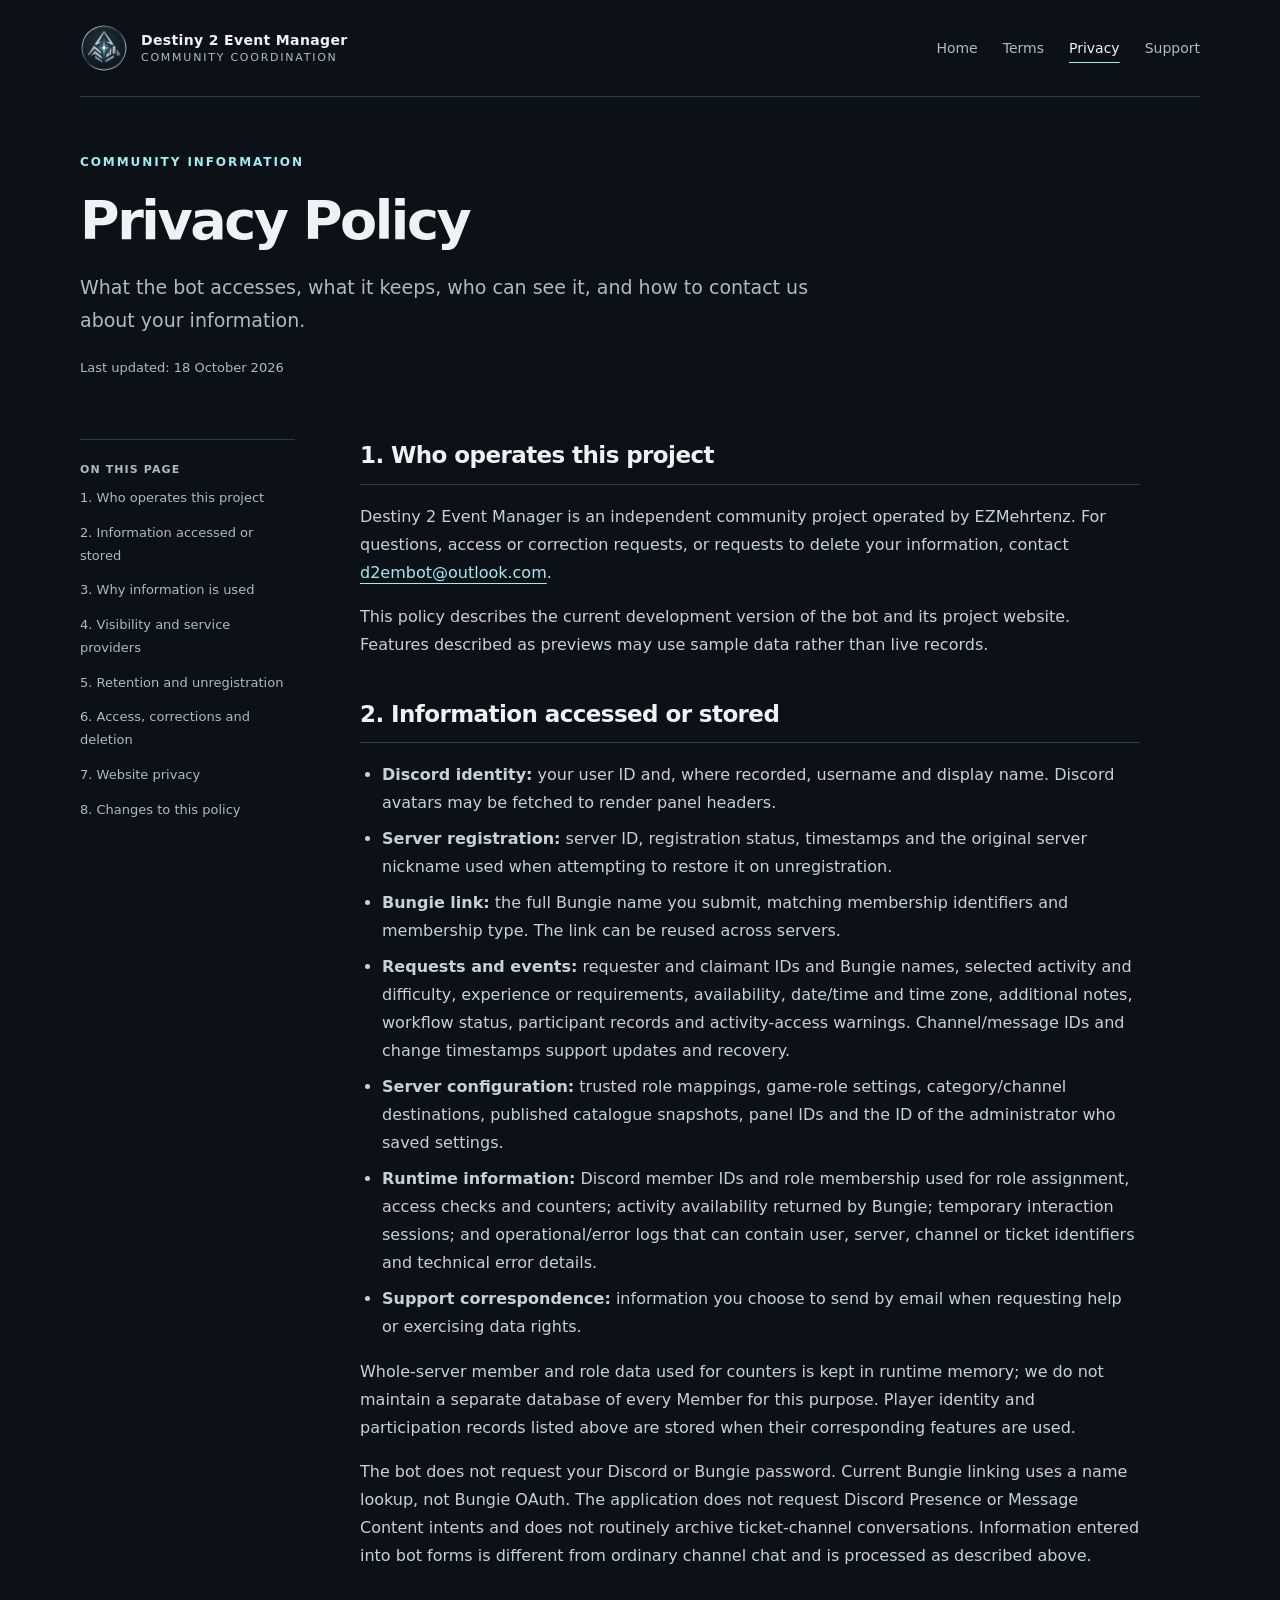
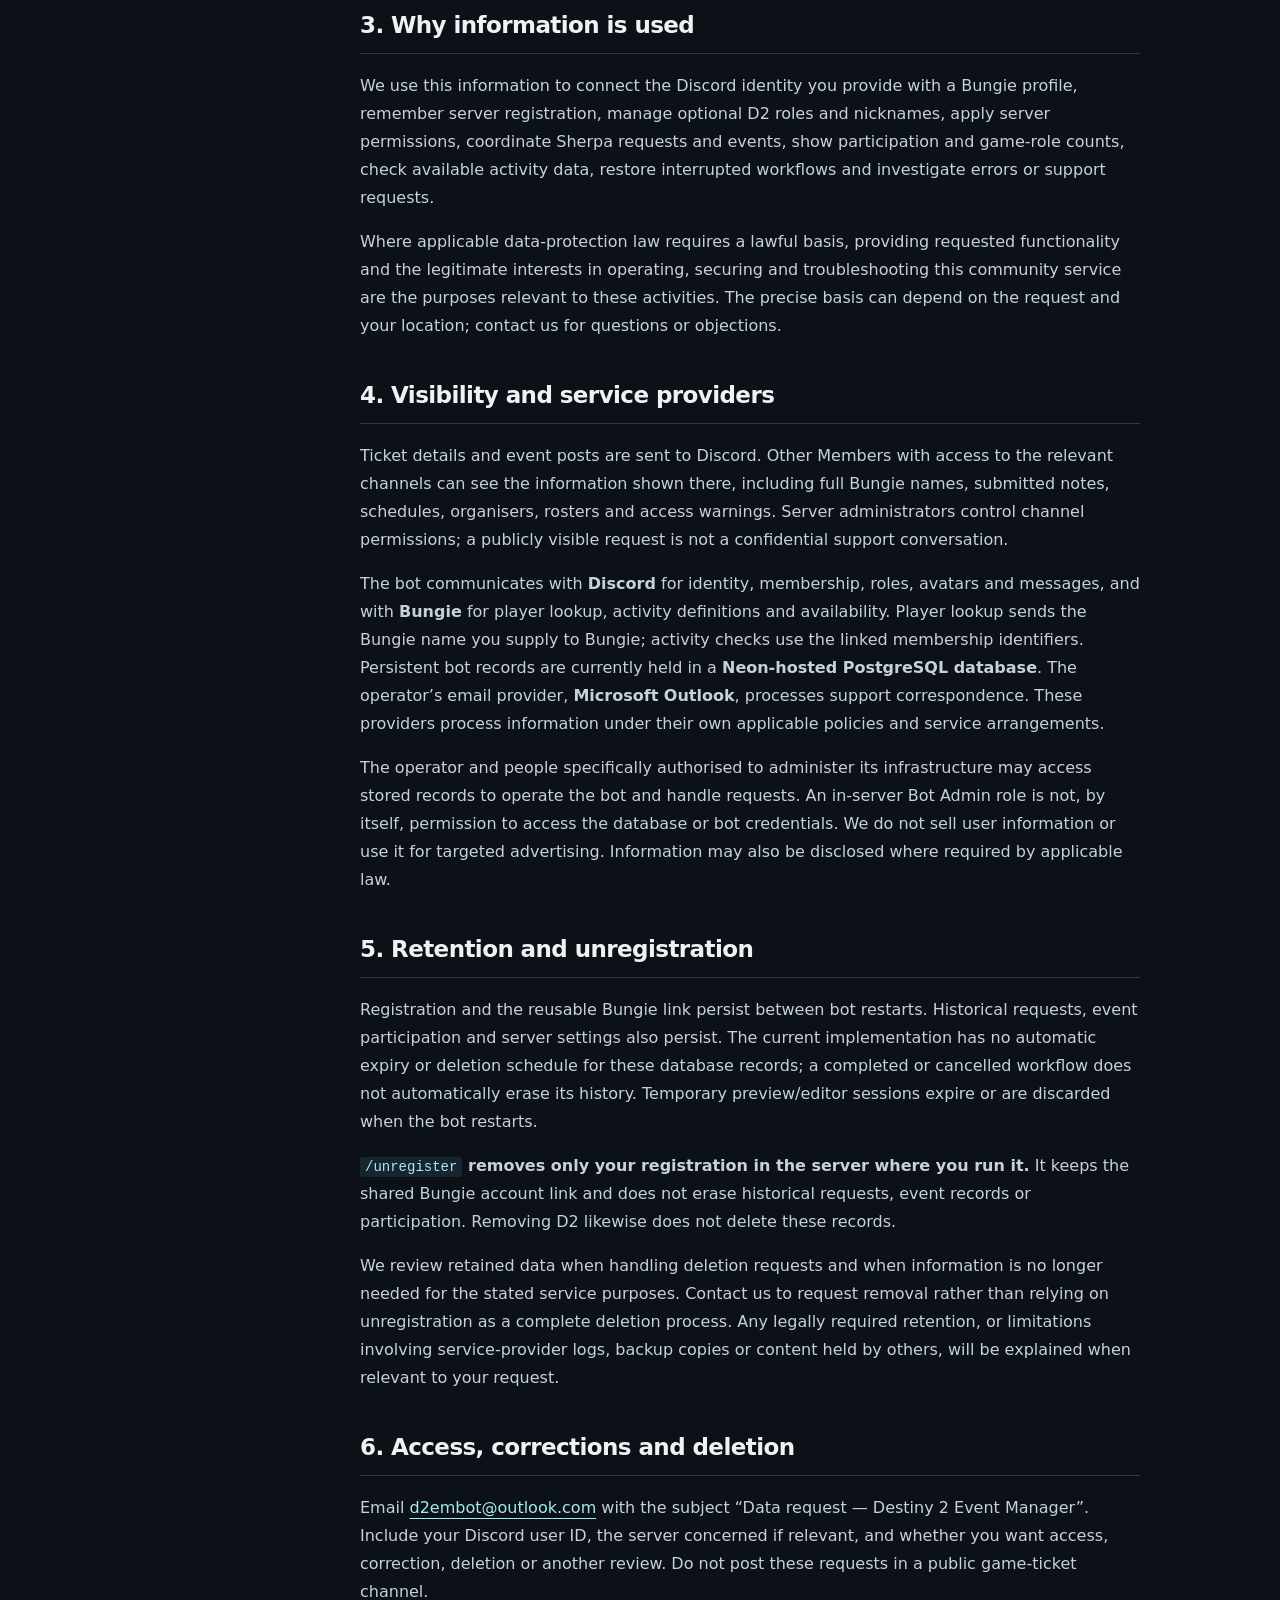
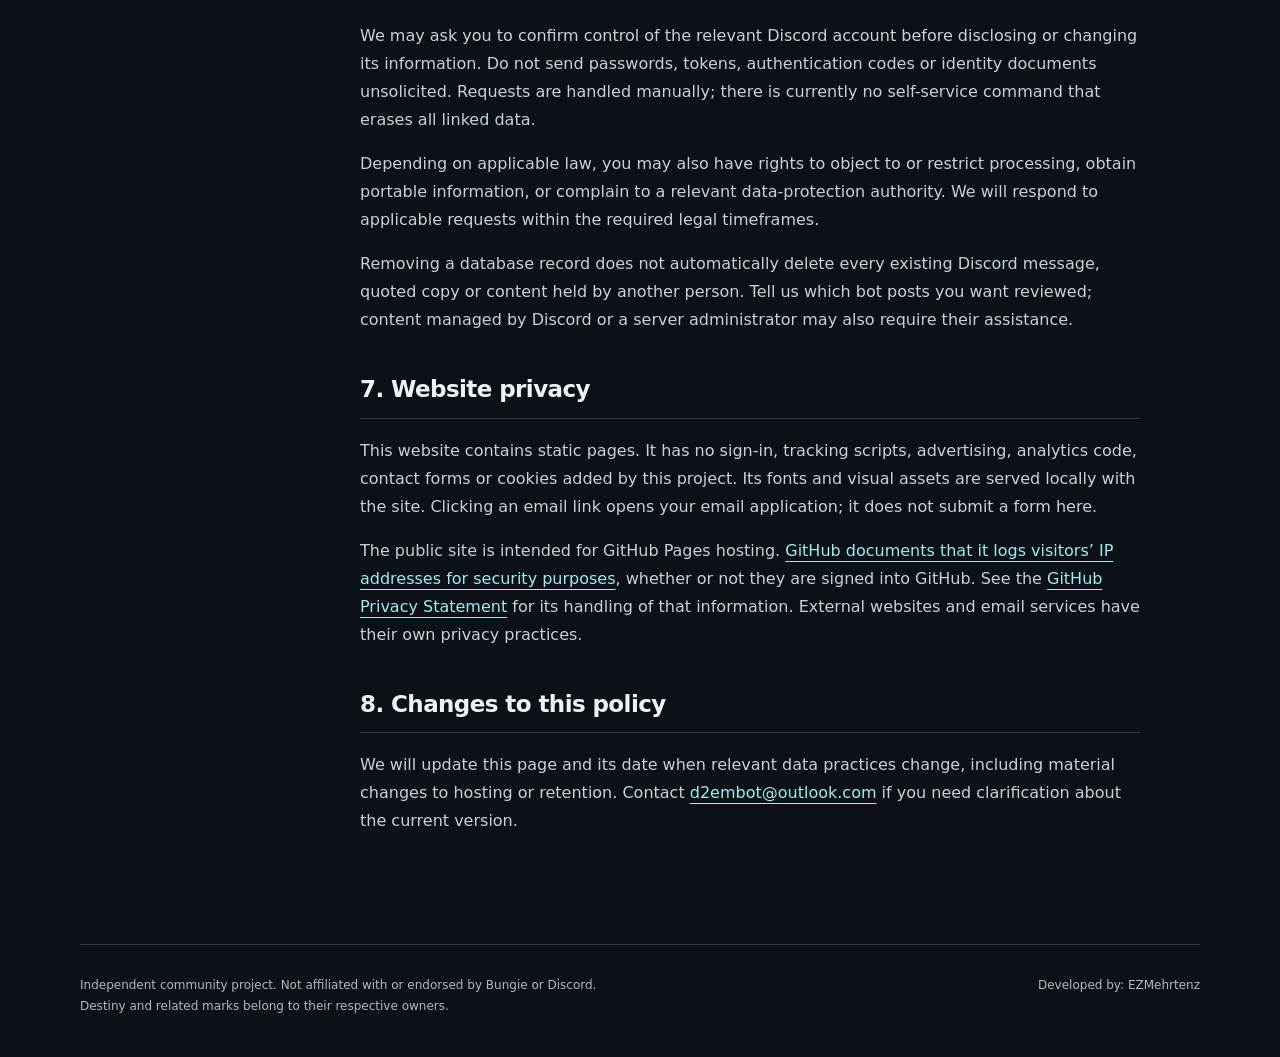
==== docs/privacy.html @ 399f8256 "Publish Event Manager information and policy website" ====
<!doctype html>
<html lang="en"><head><meta charset="utf-8"><meta name="viewport" content="width=device-width,initial-scale=1"><meta name="description" content="What the bot accesses, what it keeps, who can see it, and how to contact us about your information."><meta name="theme-color" content="#0b1117"><title>Privacy Policy | Destiny 2 Event Manager</title><link rel="icon" href="./assets/logo.svg" type="image/svg+xml"><link rel="stylesheet" href="./assets/style.css"></head>
<body><a class="skip" href="#main">Skip to content</a><div class="wrap"><header class="topbar"><a class="brand" href="./index.html"><img src="./assets/logo.svg" width="48" height="48" alt=""><span>Destiny 2 Event Manager<small>Community coordination</small></span></a><nav aria-label="Main navigation"><a href="./index.html">Home</a><a href="./terms.html">Terms</a><a href="./privacy.html" aria-current="page">Privacy</a><a href="./support.html">Support</a></nav></header>
<main id="main"><header class="page-heading"><p class="eyebrow">Community information</p><h1>Privacy Policy</h1><p class="intro">What the bot accesses, what it keeps, who can see it, and how to contact us about your information.</p><p class="date">Last updated: <time datetime="2026-10-18">18 October 2026</time></p></header><div class="document"><aside class="toc" aria-label="On this page"><strong>On this page</strong><a href="#operator">1. Who operates this project</a><a href="#data">2. Information accessed or stored</a><a href="#purpose">3. Why information is used</a><a href="#visibility">4. Visibility and service providers</a><a href="#retention">5. Retention and unregistration</a><a href="#rights">6. Access, corrections and deletion</a><a href="#website">7. Website privacy</a><a href="#updates">8. Changes to this policy</a></aside><article><section id="operator"><h2>1. Who operates this project</h2><p>Destiny 2 Event Manager is an independent community project operated by EZMehrtenz. For questions, access or correction requests, or requests to delete your information, contact <a href="mailto:d2embot@outlook.com">d2embot@outlook.com</a>.</p><p>This policy describes the current development version of the bot and its project website. Features described as previews may use sample data rather than live records.</p></section>
<section id="data"><h2>2. Information accessed or stored</h2><ul><li><strong>Discord identity:</strong> your user ID and, where recorded, username and display name. Discord avatars may be fetched to render panel headers.</li><li><strong>Server registration:</strong> server ID, registration status, timestamps and the original server nickname used when attempting to restore it on unregistration.</li><li><strong>Bungie link:</strong> the full Bungie name you submit, matching membership identifiers and membership type. The link can be reused across servers.</li><li><strong>Requests and events:</strong> requester and claimant IDs and Bungie names, selected activity and difficulty, experience or requirements, availability, date/time and time zone, additional notes, workflow status, participant records and activity-access warnings. Channel/message IDs and change timestamps support updates and recovery.</li><li><strong>Server configuration:</strong> trusted role mappings, game-role settings, category/channel destinations, published catalogue snapshots, panel IDs and the ID of the administrator who saved settings.</li><li><strong>Runtime information:</strong> Discord member IDs and role membership used for role assignment, access checks and counters; activity availability returned by Bungie; temporary interaction sessions; and operational/error logs that can contain user, server, channel or ticket identifiers and technical error details.</li><li><strong>Support correspondence:</strong> information you choose to send by email when requesting help or exercising data rights.</li></ul><p>Whole-server member and role data used for counters is kept in runtime memory; we do not maintain a separate database of every Member for this purpose. Player identity and participation records listed above are stored when their corresponding features are used.</p><p>The bot does not request your Discord or Bungie password. Current Bungie linking uses a name lookup, not Bungie OAuth. The application does not request Discord Presence or Message Content intents and does not routinely archive ticket-channel conversations. Information entered into bot forms is different from ordinary channel chat and is processed as described above.</p></section>
<section id="purpose"><h2>3. Why information is used</h2><p>We use this information to connect the Discord identity you provide with a Bungie profile, remember server registration, manage optional D2 roles and nicknames, apply server permissions, coordinate Sherpa requests and events, show participation and game-role counts, check available activity data, restore interrupted workflows and investigate errors or support requests.</p><p>Where applicable data-protection law requires a lawful basis, providing requested functionality and the legitimate interests in operating, securing and troubleshooting this community service are the purposes relevant to these activities. The precise basis can depend on the request and your location; contact us for questions or objections.</p></section>
<section id="visibility"><h2>4. Visibility and service providers</h2><p>Ticket details and event posts are sent to Discord. Other Members with access to the relevant channels can see the information shown there, including full Bungie names, submitted notes, schedules, organisers, rosters and access warnings. Server administrators control channel permissions; a publicly visible request is not a confidential support conversation.</p><p>The bot communicates with <strong>Discord</strong> for identity, membership, roles, avatars and messages, and with <strong>Bungie</strong> for player lookup, activity definitions and availability. Player lookup sends the Bungie name you supply to Bungie; activity checks use the linked membership identifiers. Persistent bot records are currently held in a <strong>Neon-hosted PostgreSQL database</strong>. The operator’s email provider, <strong>Microsoft Outlook</strong>, processes support correspondence. These providers process information under their own applicable policies and service arrangements.</p><p>The operator and people specifically authorised to administer its infrastructure may access stored records to operate the bot and handle requests. An in-server Bot Admin role is not, by itself, permission to access the database or bot credentials. We do not sell user information or use it for targeted advertising. Information may also be disclosed where required by applicable law.</p></section>
<section id="retention"><h2>5. Retention and unregistration</h2><p>Registration and the reusable Bungie link persist between bot restarts. Historical requests, event participation and server settings also persist. The current implementation has no automatic expiry or deletion schedule for these database records; a completed or cancelled workflow does not automatically erase its history. Temporary preview/editor sessions expire or are discarded when the bot restarts.</p><p><strong><code>/unregister</code> removes only your registration in the server where you run it.</strong> It keeps the shared Bungie account link and does not erase historical requests, event records or participation. Removing D2 likewise does not delete these records.</p><p>We review retained data when handling deletion requests and when information is no longer needed for the stated service purposes. Contact us to request removal rather than relying on unregistration as a complete deletion process. Any legally required retention, or limitations involving service-provider logs, backup copies or content held by others, will be explained when relevant to your request.</p></section>
<section id="rights"><h2>6. Access, corrections and deletion</h2><p>Email <a href="mailto:d2embot@outlook.com?subject=Data%20request%20-%20Destiny%202%20Event%20Manager">d2embot@outlook.com</a> with the subject “Data request — Destiny 2 Event Manager”. Include your Discord user ID, the server concerned if relevant, and whether you want access, correction, deletion or another review. Do not post these requests in a public game-ticket channel.</p><p>We may ask you to confirm control of the relevant Discord account before disclosing or changing its information. Do not send passwords, tokens, authentication codes or identity documents unsolicited. Requests are handled manually; there is currently no self-service command that erases all linked data.</p><p>Depending on applicable law, you may also have rights to object to or restrict processing, obtain portable information, or complain to a relevant data-protection authority. We will respond to applicable requests within the required legal timeframes.</p><p>Removing a database record does not automatically delete every existing Discord message, quoted copy or content held by another person. Tell us which bot posts you want reviewed; content managed by Discord or a server administrator may also require their assistance.</p></section>
<section id="website"><h2>7. Website privacy</h2><p>This website contains static pages. It has no sign-in, tracking scripts, advertising, analytics code, contact forms or cookies added by this project. Its fonts and visual assets are served locally with the site. Clicking an email link opens your email application; it does not submit a form here.</p><p>The public site is intended for GitHub Pages hosting. <a href="https://docs.github.com/en/pages/getting-started-with-github-pages/what-is-github-pages">GitHub documents that it logs visitors’ IP addresses for security purposes</a>, whether or not they are signed into GitHub. See the <a href="https://docs.github.com/en/site-policy/privacy-policies/github-general-privacy-statement">GitHub Privacy Statement</a> for its handling of that information. External websites and email services have their own privacy practices.</p></section>
<section id="updates"><h2>8. Changes to this policy</h2><p>We will update this page and its date when relevant data practices change, including material changes to hosting or retention. Contact <a href="mailto:d2embot@outlook.com">d2embot@outlook.com</a> if you need clarification about the current version.</p></section></article></div></main><footer class="site-footer"><p>Independent community project. Not affiliated with or endorsed by Bungie or Discord.<br>Destiny and related marks belong to their respective owners.</p><p class="credit">Developed by: EZMehrtenz</p></footer></div></body></html>
---- docs/assets/style.css ----
:root{color-scheme:dark;--bg:#0b1117;--surface:#111c25;--line:#293c49;--text:#edf3f5;--muted:#acbbc6;--cyan:#a4eaf1;--accent:#ec923e}*{box-sizing:border-box}html{scroll-behavior:smooth;scroll-padding-top:30px}body{margin:0;background:var(--bg);color:var(--text);font:17px/1.75 system-ui,-apple-system,"Segoe UI",sans-serif}a{color:var(--cyan);text-underline-offset:5px}a:hover{color:#fff}a:focus-visible{outline:2px solid var(--cyan);outline-offset:6px;border-radius:2px}img{max-width:100%}.wrap{width:min(1120px,calc(100% - 64px));margin:auto}.skip{position:absolute;left:20px;top:-100px;background:var(--text);color:var(--bg);padding:10px;z-index:5}.skip:focus{top:10px}.topbar{display:flex;justify-content:space-between;align-items:center;gap:24px;padding:24px 0;border-bottom:1px solid var(--line)}.brand{display:flex;align-items:center;gap:13px;color:var(--text);text-decoration:none;font-size:14px;font-weight:700;line-height:1.4;letter-spacing:.025em}.brand img{width:48px;height:48px}.brand span{display:block}.brand small{display:block;color:var(--muted);font-size:11px;font-weight:500;letter-spacing:.16em;text-transform:uppercase}nav{display:flex;flex-wrap:wrap;gap:25px;font-size:14px}nav a{color:var(--muted);text-decoration:none}nav a[aria-current=page]{color:var(--text);text-decoration:underline;text-decoration-color:var(--cyan);text-underline-offset:9px}.hero{display:grid;grid-template-columns:1fr 280px;gap:50px;align-items:center;padding:85px 0 65px}.eyebrow{color:var(--cyan);font-size:12px;font-weight:700;letter-spacing:.16em;text-transform:uppercase;margin:0 0 17px}.hero h1{font-size:clamp(42px,6vw,72px);line-height:1.08;letter-spacing:-.055em;font-weight:600;margin:0 0 25px}.hero h1 span{color:var(--cyan)}.hero p.lede{font-size:20px;color:var(--muted);max-width:630px;line-height:1.65}.hero-art{width:260px;filter:drop-shadow(0 0 38px #72d5e51b)}.actions{display:flex;gap:14px;flex-wrap:wrap;margin-top:30px}.button{display:inline-block;text-decoration:none;font-size:14px;font-weight:650;padding:10px 19px;border:1px solid var(--line);border-radius:5px;color:var(--text)}.button.primary{background:var(--cyan);color:var(--bg);border-color:var(--cyan)}.button:hover{border-color:var(--cyan)}.notice{border-left:3px solid var(--accent);padding:12px 20px;background:#15202a;font-size:14px;color:var(--muted)}.notice strong{color:var(--text)}.section{padding:58px 0;border-top:1px solid var(--line)}.section h2{font-size:30px;font-weight:550;letter-spacing:-.035em;margin:0 0 12px}.section>p{max-width:770px;color:var(--muted)}.columns{display:grid;grid-template-columns:repeat(3,1fr);gap:38px;margin-top:30px}.columns h3{font-size:19px;margin:10px 0;font-weight:600}.columns p{color:var(--muted);font-size:15px;margin-top:8px}.number{color:var(--cyan);font-size:12px;letter-spacing:.12em}.pill{display:inline-block;color:var(--muted);font-size:11px;letter-spacing:.08em;text-transform:uppercase;border:1px solid var(--line);padding:1px 7px;margin:0 0 7px}.page-heading{padding:55px 0 32px}.page-heading h1{font-size:clamp(36px,5vw,54px);line-height:1.15;letter-spacing:-.045em;font-weight:550;margin:0 0 18px}.page-heading .intro{max-width:760px;color:var(--muted);font-size:19px}.date{font-size:13px;color:var(--muted)}.document{display:grid;grid-template-columns:215px 1fr;gap:65px;padding:15px 0 70px}.toc{align-self:start;position:sticky;top:25px;border-top:1px solid var(--line);padding-top:18px;font-size:13px}.toc strong{font-size:11px;text-transform:uppercase;letter-spacing:.1em;color:var(--muted)}.toc a{display:block;text-decoration:none;color:var(--muted);padding:6px 0}.toc a:hover{color:var(--cyan)}article{min-width:0;max-width:780px}article section{padding:0 0 23px}article h2{font-size:23px;line-height:1.4;letter-spacing:-.025em;font-weight:600;border-bottom:1px solid var(--line);padding-bottom:12px;margin:0 0 18px}article p,article li{color:#c6d1d9;font-size:16px}article ul{padding-left:22px}article li+li{margin-top:8px}code{font:14px ui-monospace,Consolas,monospace;color:var(--cyan);padding:2px 5px;background:#18252f;border-radius:3px}.contact{padding:25px;border:1px solid var(--line);background:var(--surface);border-radius:7px;margin:22px 0}.contact a{font-size:clamp(18px,3vw,25px);overflow-wrap:anywhere}.contact p{margin-bottom:0}.site-footer{padding:30px 0 40px;border-top:1px solid var(--line);display:flex;justify-content:space-between;gap:25px;color:var(--muted);font-size:12px}.site-footer p{margin:0;max-width:650px}.credit{text-align:right;white-space:nowrap}.link-grid{display:grid;grid-template-columns:repeat(3,1fr);gap:20px;margin-top:25px}.link-grid a{padding:19px 0;border-top:1px solid var(--line);text-decoration:none}.link-grid small{display:block;font-size:13px;color:var(--muted);margin-top:5px}@media(max-width:760px){.wrap{width:calc(100% - 36px)}.topbar{align-items:flex-start;flex-direction:column;gap:20px}nav{gap:22px}.hero{grid-template-columns:1fr;padding:48px 0;gap:25px}.hero-art{width:150px;grid-row:1;justify-self:end;margin-bottom:-20px}.hero h1{font-size:48px}.hero p.lede{font-size:18px}.columns,.link-grid{grid-template-columns:1fr;gap:18px}.document{grid-template-columns:1fr;gap:30px}.toc{position:static}.toc a{display:inline-block;margin-right:16px}.page-heading{padding-top:40px}.site-footer{flex-direction:column}.credit{text-align:left}.section{padding:40px 0}}@media(prefers-reduced-motion:reduce){html{scroll-behavior:auto}}
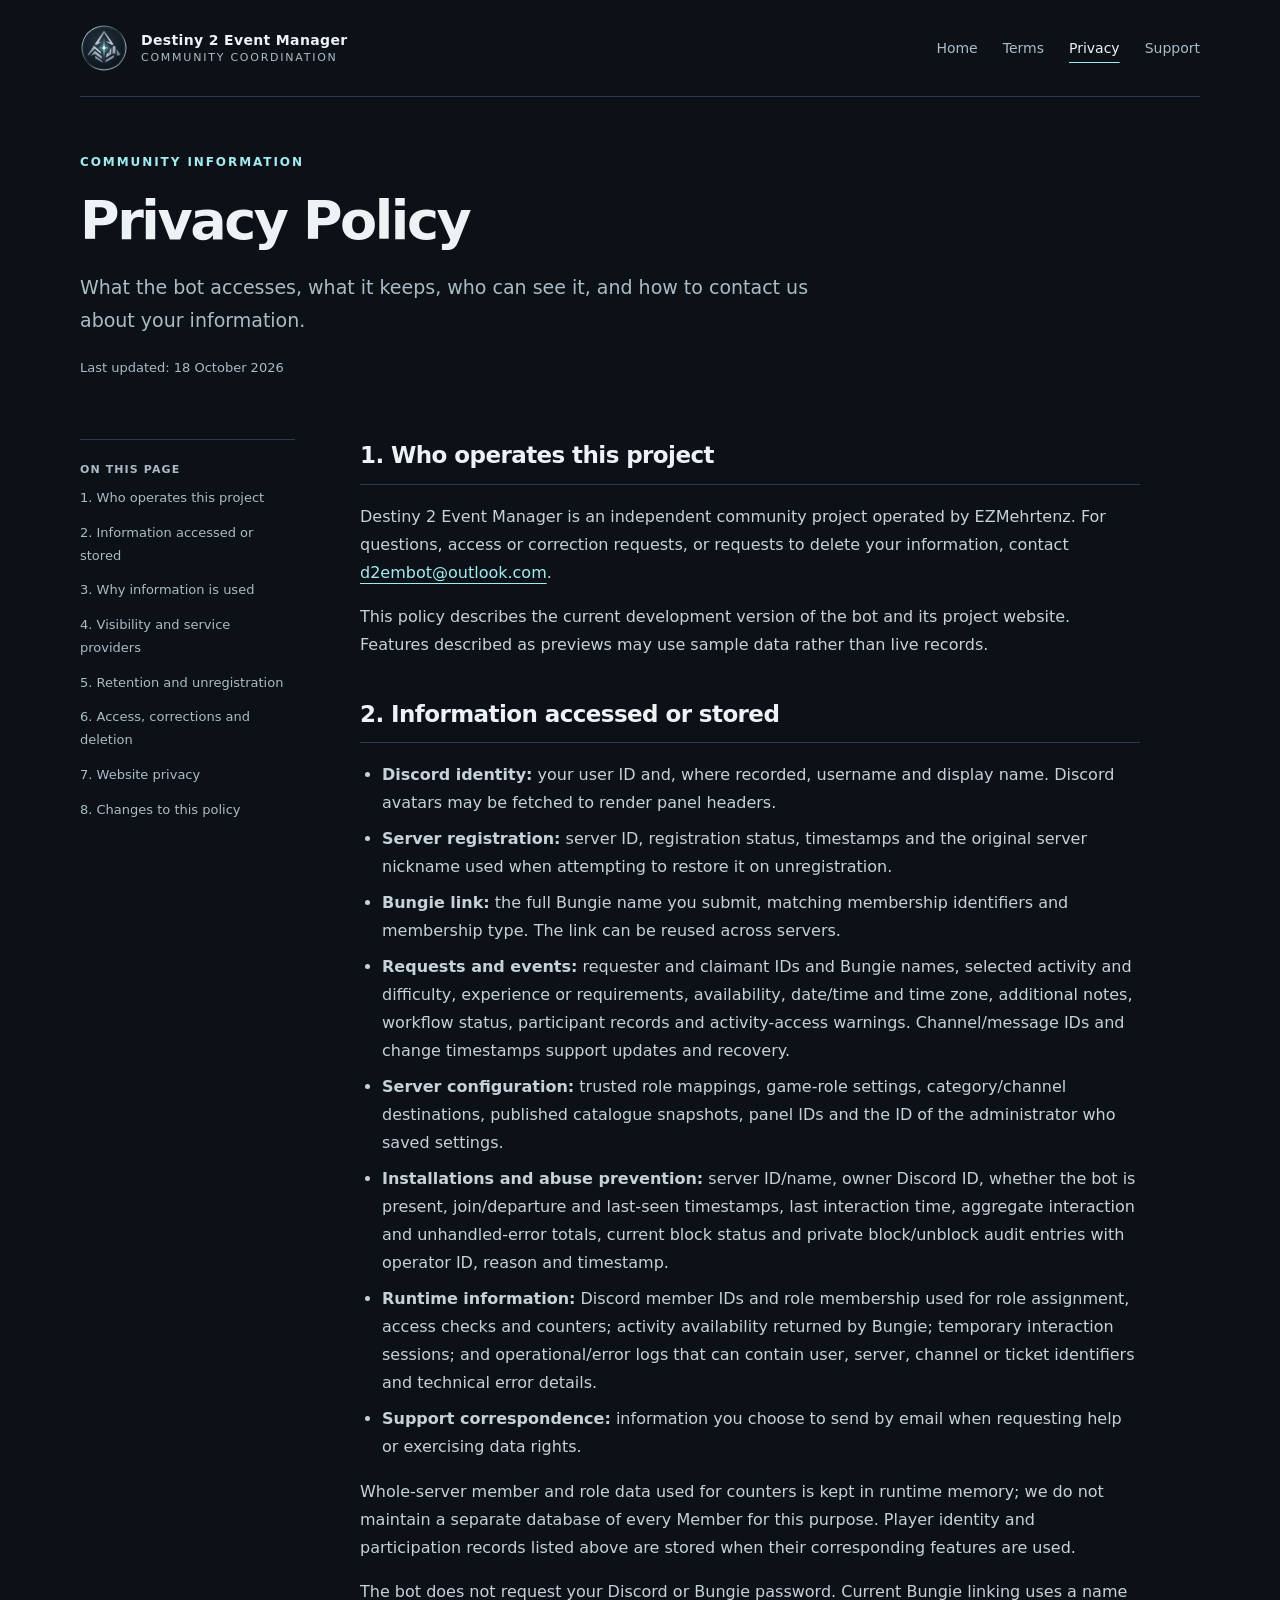
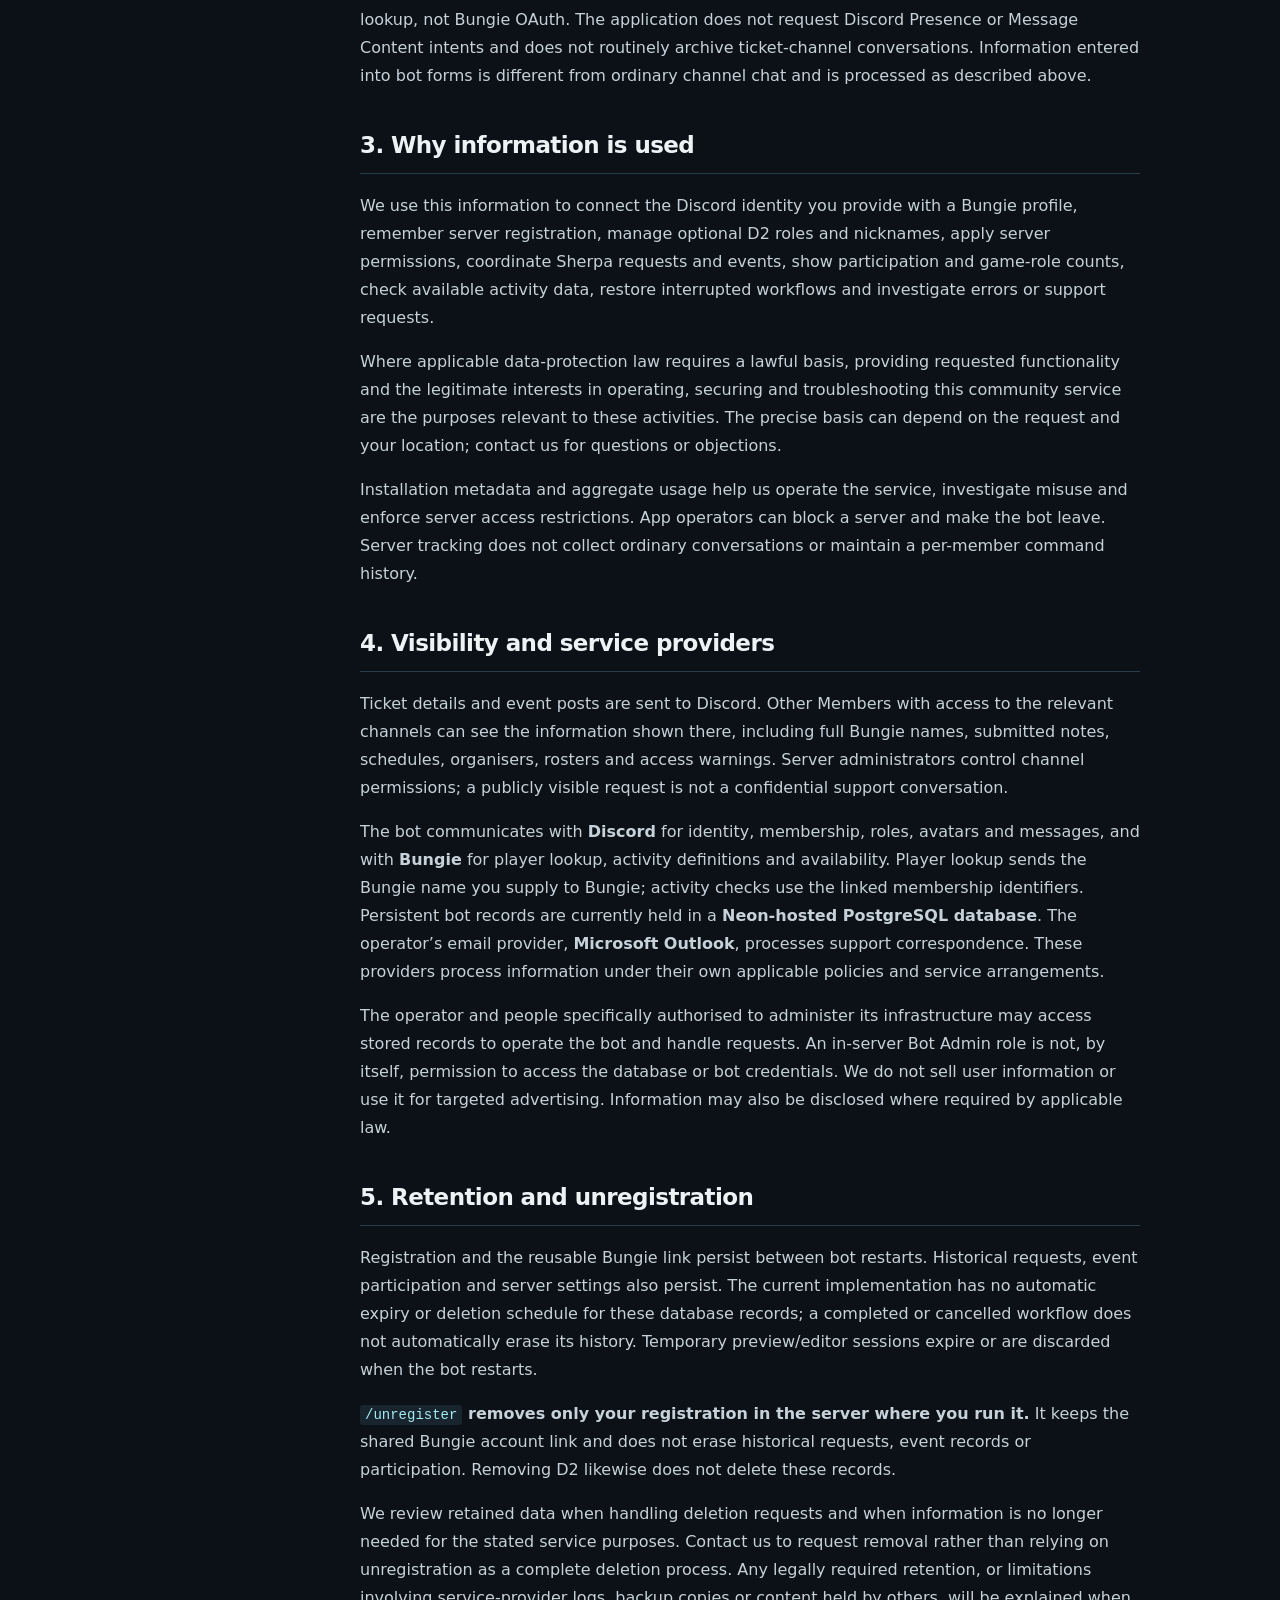
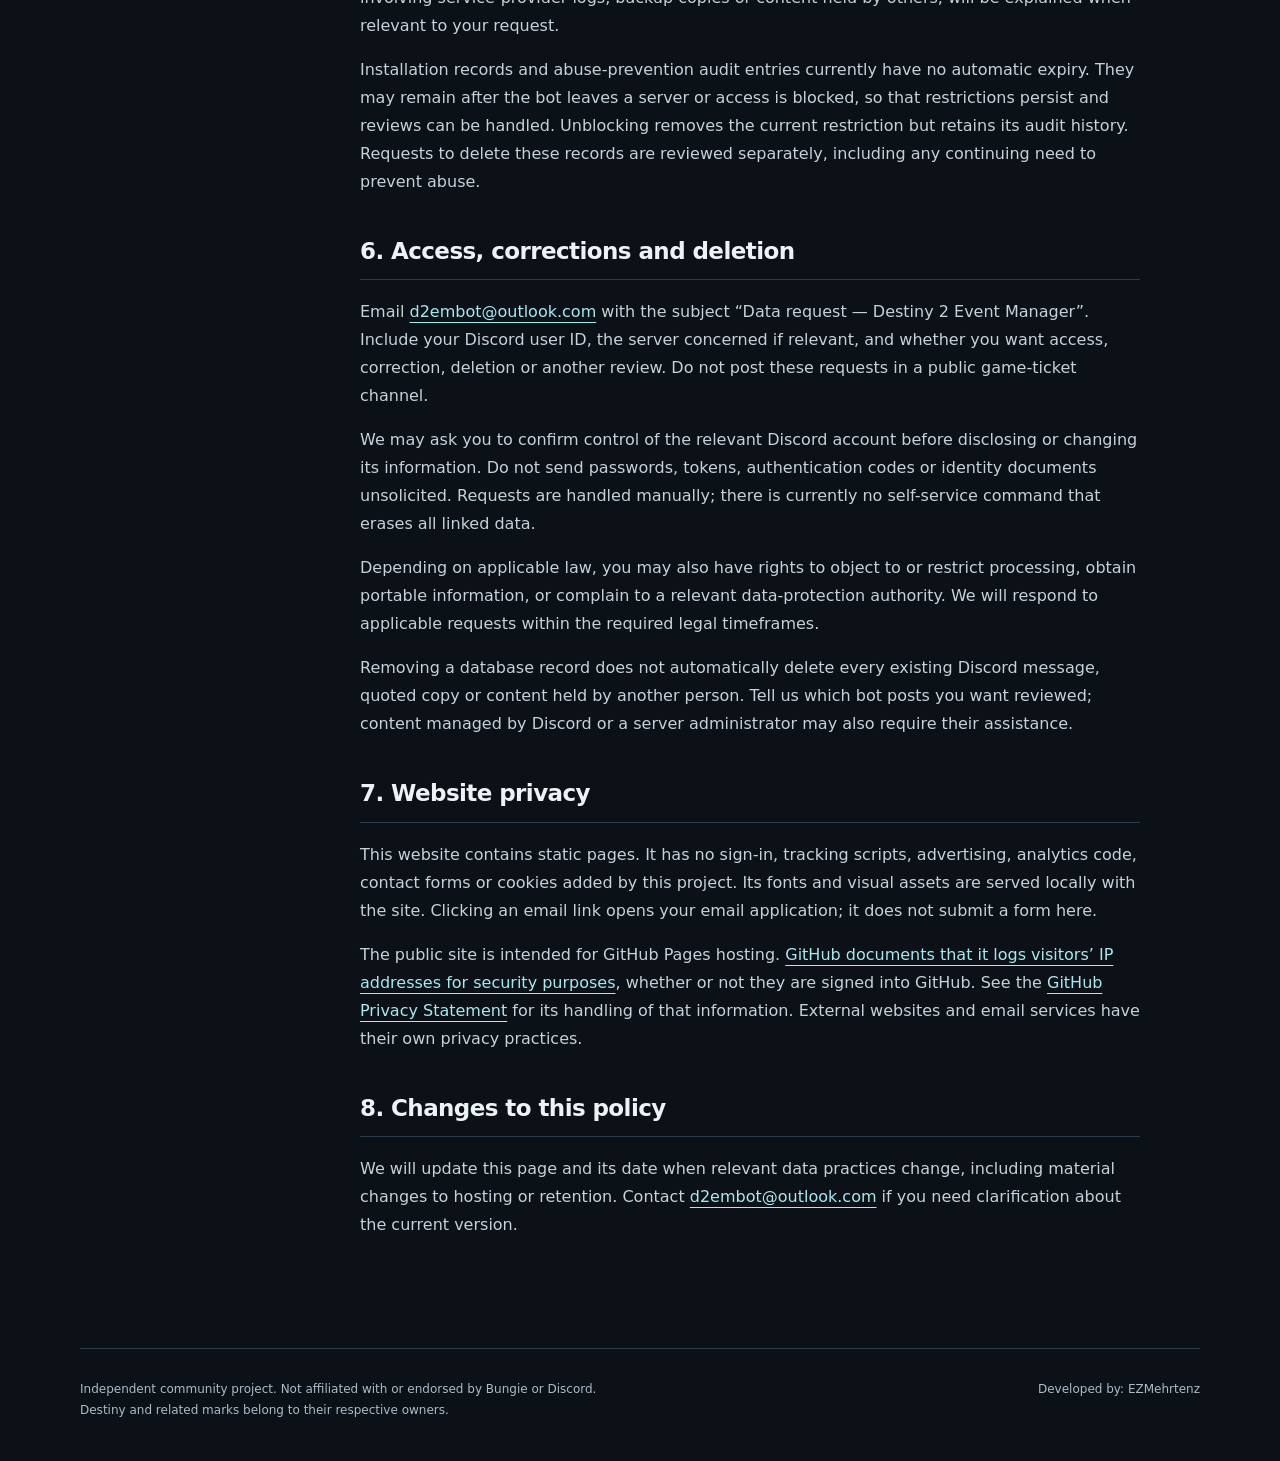
==== commit 32334632: "Disclose installation tracking and server access audits" ====
--- a/docs/privacy.html
+++ b/docs/privacy.html
@@ -2,10 +2,10 @@
 <html lang="en"><head><meta charset="utf-8"><meta name="viewport" content="width=device-width,initial-scale=1"><meta name="description" content="What the bot accesses, what it keeps, who can see it, and how to contact us about your information."><meta name="theme-color" content="#0b1117"><title>Privacy Policy | Destiny 2 Event Manager</title><link rel="icon" href="./assets/logo.svg" type="image/svg+xml"><link rel="stylesheet" href="./assets/style.css"></head>
 <body><a class="skip" href="#main">Skip to content</a><div class="wrap"><header class="topbar"><a class="brand" href="./index.html"><img src="./assets/logo.svg" width="48" height="48" alt=""><span>Destiny 2 Event Manager<small>Community coordination</small></span></a><nav aria-label="Main navigation"><a href="./index.html">Home</a><a href="./terms.html">Terms</a><a href="./privacy.html" aria-current="page">Privacy</a><a href="./support.html">Support</a></nav></header>
 <main id="main"><header class="page-heading"><p class="eyebrow">Community information</p><h1>Privacy Policy</h1><p class="intro">What the bot accesses, what it keeps, who can see it, and how to contact us about your information.</p><p class="date">Last updated: <time datetime="2026-10-18">18 October 2026</time></p></header><div class="document"><aside class="toc" aria-label="On this page"><strong>On this page</strong><a href="#operator">1. Who operates this project</a><a href="#data">2. Information accessed or stored</a><a href="#purpose">3. Why information is used</a><a href="#visibility">4. Visibility and service providers</a><a href="#retention">5. Retention and unregistration</a><a href="#rights">6. Access, corrections and deletion</a><a href="#website">7. Website privacy</a><a href="#updates">8. Changes to this policy</a></aside><article><section id="operator"><h2>1. Who operates this project</h2><p>Destiny 2 Event Manager is an independent community project operated by EZMehrtenz. For questions, access or correction requests, or requests to delete your information, contact <a href="mailto:d2embot@outlook.com">d2embot@outlook.com</a>.</p><p>This policy describes the current development version of the bot and its project website. Features described as previews may use sample data rather than live records.</p></section>
-<section id="data"><h2>2. Information accessed or stored</h2><ul><li><strong>Discord identity:</strong> your user ID and, where recorded, username and display name. Discord avatars may be fetched to render panel headers.</li><li><strong>Server registration:</strong> server ID, registration status, timestamps and the original server nickname used when attempting to restore it on unregistration.</li><li><strong>Bungie link:</strong> the full Bungie name you submit, matching membership identifiers and membership type. The link can be reused across servers.</li><li><strong>Requests and events:</strong> requester and claimant IDs and Bungie names, selected activity and difficulty, experience or requirements, availability, date/time and time zone, additional notes, workflow status, participant records and activity-access warnings. Channel/message IDs and change timestamps support updates and recovery.</li><li><strong>Server configuration:</strong> trusted role mappings, game-role settings, category/channel destinations, published catalogue snapshots, panel IDs and the ID of the administrator who saved settings.</li><li><strong>Runtime information:</strong> Discord member IDs and role membership used for role assignment, access checks and counters; activity availability returned by Bungie; temporary interaction sessions; and operational/error logs that can contain user, server, channel or ticket identifiers and technical error details.</li><li><strong>Support correspondence:</strong> information you choose to send by email when requesting help or exercising data rights.</li></ul><p>Whole-server member and role data used for counters is kept in runtime memory; we do not maintain a separate database of every Member for this purpose. Player identity and participation records listed above are stored when their corresponding features are used.</p><p>The bot does not request your Discord or Bungie password. Current Bungie linking uses a name lookup, not Bungie OAuth. The application does not request Discord Presence or Message Content intents and does not routinely archive ticket-channel conversations. Information entered into bot forms is different from ordinary channel chat and is processed as described above.</p></section>
-<section id="purpose"><h2>3. Why information is used</h2><p>We use this information to connect the Discord identity you provide with a Bungie profile, remember server registration, manage optional D2 roles and nicknames, apply server permissions, coordinate Sherpa requests and events, show participation and game-role counts, check available activity data, restore interrupted workflows and investigate errors or support requests.</p><p>Where applicable data-protection law requires a lawful basis, providing requested functionality and the legitimate interests in operating, securing and troubleshooting this community service are the purposes relevant to these activities. The precise basis can depend on the request and your location; contact us for questions or objections.</p></section>
+<section id="data"><h2>2. Information accessed or stored</h2><ul><li><strong>Discord identity:</strong> your user ID and, where recorded, username and display name. Discord avatars may be fetched to render panel headers.</li><li><strong>Server registration:</strong> server ID, registration status, timestamps and the original server nickname used when attempting to restore it on unregistration.</li><li><strong>Bungie link:</strong> the full Bungie name you submit, matching membership identifiers and membership type. The link can be reused across servers.</li><li><strong>Requests and events:</strong> requester and claimant IDs and Bungie names, selected activity and difficulty, experience or requirements, availability, date/time and time zone, additional notes, workflow status, participant records and activity-access warnings. Channel/message IDs and change timestamps support updates and recovery.</li><li><strong>Server configuration:</strong> trusted role mappings, game-role settings, category/channel destinations, published catalogue snapshots, panel IDs and the ID of the administrator who saved settings.</li><li><strong>Installations and abuse prevention:</strong> server ID/name, owner Discord ID, whether the bot is present, join/departure and last-seen timestamps, last interaction time, aggregate interaction and unhandled-error totals, current block status and private block/unblock audit entries with operator ID, reason and timestamp.</li><li><strong>Runtime information:</strong> Discord member IDs and role membership used for role assignment, access checks and counters; activity availability returned by Bungie; temporary interaction sessions; and operational/error logs that can contain user, server, channel or ticket identifiers and technical error details.</li><li><strong>Support correspondence:</strong> information you choose to send by email when requesting help or exercising data rights.</li></ul><p>Whole-server member and role data used for counters is kept in runtime memory; we do not maintain a separate database of every Member for this purpose. Player identity and participation records listed above are stored when their corresponding features are used.</p><p>The bot does not request your Discord or Bungie password. Current Bungie linking uses a name lookup, not Bungie OAuth. The application does not request Discord Presence or Message Content intents and does not routinely archive ticket-channel conversations. Information entered into bot forms is different from ordinary channel chat and is processed as described above.</p></section>
+<section id="purpose"><h2>3. Why information is used</h2><p>We use this information to connect the Discord identity you provide with a Bungie profile, remember server registration, manage optional D2 roles and nicknames, apply server permissions, coordinate Sherpa requests and events, show participation and game-role counts, check available activity data, restore interrupted workflows and investigate errors or support requests.</p><p>Where applicable data-protection law requires a lawful basis, providing requested functionality and the legitimate interests in operating, securing and troubleshooting this community service are the purposes relevant to these activities. The precise basis can depend on the request and your location; contact us for questions or objections.</p><p>Installation metadata and aggregate usage help us operate the service, investigate misuse and enforce server access restrictions. App operators can block a server and make the bot leave. Server tracking does not collect ordinary conversations or maintain a per-member command history.</p></section>
 <section id="visibility"><h2>4. Visibility and service providers</h2><p>Ticket details and event posts are sent to Discord. Other Members with access to the relevant channels can see the information shown there, including full Bungie names, submitted notes, schedules, organisers, rosters and access warnings. Server administrators control channel permissions; a publicly visible request is not a confidential support conversation.</p><p>The bot communicates with <strong>Discord</strong> for identity, membership, roles, avatars and messages, and with <strong>Bungie</strong> for player lookup, activity definitions and availability. Player lookup sends the Bungie name you supply to Bungie; activity checks use the linked membership identifiers. Persistent bot records are currently held in a <strong>Neon-hosted PostgreSQL database</strong>. The operator’s email provider, <strong>Microsoft Outlook</strong>, processes support correspondence. These providers process information under their own applicable policies and service arrangements.</p><p>The operator and people specifically authorised to administer its infrastructure may access stored records to operate the bot and handle requests. An in-server Bot Admin role is not, by itself, permission to access the database or bot credentials. We do not sell user information or use it for targeted advertising. Information may also be disclosed where required by applicable law.</p></section>
-<section id="retention"><h2>5. Retention and unregistration</h2><p>Registration and the reusable Bungie link persist between bot restarts. Historical requests, event participation and server settings also persist. The current implementation has no automatic expiry or deletion schedule for these database records; a completed or cancelled workflow does not automatically erase its history. Temporary preview/editor sessions expire or are discarded when the bot restarts.</p><p><strong><code>/unregister</code> removes only your registration in the server where you run it.</strong> It keeps the shared Bungie account link and does not erase historical requests, event records or participation. Removing D2 likewise does not delete these records.</p><p>We review retained data when handling deletion requests and when information is no longer needed for the stated service purposes. Contact us to request removal rather than relying on unregistration as a complete deletion process. Any legally required retention, or limitations involving service-provider logs, backup copies or content held by others, will be explained when relevant to your request.</p></section>
+<section id="retention"><h2>5. Retention and unregistration</h2><p>Registration and the reusable Bungie link persist between bot restarts. Historical requests, event participation and server settings also persist. The current implementation has no automatic expiry or deletion schedule for these database records; a completed or cancelled workflow does not automatically erase its history. Temporary preview/editor sessions expire or are discarded when the bot restarts.</p><p><strong><code>/unregister</code> removes only your registration in the server where you run it.</strong> It keeps the shared Bungie account link and does not erase historical requests, event records or participation. Removing D2 likewise does not delete these records.</p><p>We review retained data when handling deletion requests and when information is no longer needed for the stated service purposes. Contact us to request removal rather than relying on unregistration as a complete deletion process. Any legally required retention, or limitations involving service-provider logs, backup copies or content held by others, will be explained when relevant to your request.</p><p>Installation records and abuse-prevention audit entries currently have no automatic expiry. They may remain after the bot leaves a server or access is blocked, so that restrictions persist and reviews can be handled. Unblocking removes the current restriction but retains its audit history. Requests to delete these records are reviewed separately, including any continuing need to prevent abuse.</p></section>
 <section id="rights"><h2>6. Access, corrections and deletion</h2><p>Email <a href="mailto:d2embot@outlook.com?subject=Data%20request%20-%20Destiny%202%20Event%20Manager">d2embot@outlook.com</a> with the subject “Data request — Destiny 2 Event Manager”. Include your Discord user ID, the server concerned if relevant, and whether you want access, correction, deletion or another review. Do not post these requests in a public game-ticket channel.</p><p>We may ask you to confirm control of the relevant Discord account before disclosing or changing its information. Do not send passwords, tokens, authentication codes or identity documents unsolicited. Requests are handled manually; there is currently no self-service command that erases all linked data.</p><p>Depending on applicable law, you may also have rights to object to or restrict processing, obtain portable information, or complain to a relevant data-protection authority. We will respond to applicable requests within the required legal timeframes.</p><p>Removing a database record does not automatically delete every existing Discord message, quoted copy or content held by another person. Tell us which bot posts you want reviewed; content managed by Discord or a server administrator may also require their assistance.</p></section>
 <section id="website"><h2>7. Website privacy</h2><p>This website contains static pages. It has no sign-in, tracking scripts, advertising, analytics code, contact forms or cookies added by this project. Its fonts and visual assets are served locally with the site. Clicking an email link opens your email application; it does not submit a form here.</p><p>The public site is intended for GitHub Pages hosting. <a href="https://docs.github.com/en/pages/getting-started-with-github-pages/what-is-github-pages">GitHub documents that it logs visitors’ IP addresses for security purposes</a>, whether or not they are signed into GitHub. See the <a href="https://docs.github.com/en/site-policy/privacy-policies/github-general-privacy-statement">GitHub Privacy Statement</a> for its handling of that information. External websites and email services have their own privacy practices.</p></section>
 <section id="updates"><h2>8. Changes to this policy</h2><p>We will update this page and its date when relevant data practices change, including material changes to hosting or retention. Contact <a href="mailto:d2embot@outlook.com">d2embot@outlook.com</a> if you need clarification about the current version.</p></section></article></div></main><footer class="site-footer"><p>Independent community project. Not affiliated with or endorsed by Bungie or Discord.<br>Destiny and related marks belong to their respective owners.</p><p class="credit">Developed by: EZMehrtenz</p></footer></div></body></html>
--- a/docs/assets/style.css
+++ b/docs/assets/style.css
@@ -1 +1 @@
-:root{color-scheme:dark;--bg:#0b1117;--surface:#111c25;--line:#293c49;--text:#edf3f5;--muted:#acbbc6;--cyan:#a4eaf1;--accent:#ec923e}*{box-sizing:border-box}html{scroll-behavior:smooth;scroll-padding-top:30px}body{margin:0;background:var(--bg);color:var(--text);font:17px/1.75 system-ui,-apple-system,"Segoe UI",sans-serif}a{color:var(--cyan);text-underline-offset:5px}a:hover{color:#fff}a:focus-visible{outline:2px solid var(--cyan);outline-offset:6px;border-radius:2px}img{max-width:100%}.wrap{width:min(1120px,calc(100% - 64px));margin:auto}.skip{position:absolute;left:20px;top:-100px;background:var(--text);color:var(--bg);padding:10px;z-index:5}.skip:focus{top:10px}.topbar{display:flex;justify-content:space-between;align-items:center;gap:24px;padding:24px 0;border-bottom:1px solid var(--line)}.brand{display:flex;align-items:center;gap:13px;color:var(--text);text-decoration:none;font-size:14px;font-weight:700;line-height:1.4;letter-spacing:.025em}.brand img{width:48px;height:48px}.brand span{display:block}.brand small{display:block;color:var(--muted);font-size:11px;font-weight:500;letter-spacing:.16em;text-transform:uppercase}nav{display:flex;flex-wrap:wrap;gap:25px;font-size:14px}nav a{color:var(--muted);text-decoration:none}nav a[aria-current=page]{color:var(--text);text-decoration:underline;text-decoration-color:var(--cyan);text-underline-offset:9px}.hero{display:grid;grid-template-columns:1fr 280px;gap:50px;align-items:center;padding:85px 0 65px}.eyebrow{color:var(--cyan);font-size:12px;font-weight:700;letter-spacing:.16em;text-transform:uppercase;margin:0 0 17px}.hero h1{font-size:clamp(42px,6vw,72px);line-height:1.08;letter-spacing:-.055em;font-weight:600;margin:0 0 25px}.hero h1 span{color:var(--cyan)}.hero p.lede{font-size:20px;color:var(--muted);max-width:630px;line-height:1.65}.hero-art{width:260px;filter:drop-shadow(0 0 38px #72d5e51b)}.actions{display:flex;gap:14px;flex-wrap:wrap;margin-top:30px}.button{display:inline-block;text-decoration:none;font-size:14px;font-weight:650;padding:10px 19px;border:1px solid var(--line);border-radius:5px;color:var(--text)}.button.primary{background:var(--cyan);color:var(--bg);border-color:var(--cyan)}.button:hover{border-color:var(--cyan)}.notice{border-left:3px solid var(--accent);padding:12px 20px;background:#15202a;font-size:14px;color:var(--muted)}.notice strong{color:var(--text)}.section{padding:58px 0;border-top:1px solid var(--line)}.section h2{font-size:30px;font-weight:550;letter-spacing:-.035em;margin:0 0 12px}.section>p{max-width:770px;color:var(--muted)}.columns{display:grid;grid-template-columns:repeat(3,1fr);gap:38px;margin-top:30px}.columns h3{font-size:19px;margin:10px 0;font-weight:600}.columns p{color:var(--muted);font-size:15px;margin-top:8px}.number{color:var(--cyan);font-size:12px;letter-spacing:.12em}.pill{display:inline-block;color:var(--muted);font-size:11px;letter-spacing:.08em;text-transform:uppercase;border:1px solid var(--line);padding:1px 7px;margin:0 0 7px}.page-heading{padding:55px 0 32px}.page-heading h1{font-size:clamp(36px,5vw,54px);line-height:1.15;letter-spacing:-.045em;font-weight:550;margin:0 0 18px}.page-heading .intro{max-width:760px;color:var(--muted);font-size:19px}.date{font-size:13px;color:var(--muted)}.document{display:grid;grid-template-columns:215px 1fr;gap:65px;padding:15px 0 70px}.toc{align-self:start;position:sticky;top:25px;border-top:1px solid var(--line);padding-top:18px;font-size:13px}.toc strong{font-size:11px;text-transform:uppercase;letter-spacing:.1em;color:var(--muted)}.toc a{display:block;text-decoration:none;color:var(--muted);padding:6px 0}.toc a:hover{color:var(--cyan)}article{min-width:0;max-width:780px}article section{padding:0 0 23px}article h2{font-size:23px;line-height:1.4;letter-spacing:-.025em;font-weight:600;border-bottom:1px solid var(--line);padding-bottom:12px;margin:0 0 18px}article p,article li{color:#c6d1d9;font-size:16px}article ul{padding-left:22px}article li+li{margin-top:8px}code{font:14px ui-monospace,Consolas,monospace;color:var(--cyan);padding:2px 5px;background:#18252f;border-radius:3px}.contact{padding:25px;border:1px solid var(--line);background:var(--surface);border-radius:7px;margin:22px 0}.contact a{font-size:clamp(18px,3vw,25px);overflow-wrap:anywhere}.contact p{margin-bottom:0}.site-footer{padding:30px 0 40px;border-top:1px solid var(--line);display:flex;justify-content:space-between;gap:25px;color:var(--muted);font-size:12px}.site-footer p{margin:0;max-width:650px}.credit{text-align:right;white-space:nowrap}.link-grid{display:grid;grid-template-columns:repeat(3,1fr);gap:20px;margin-top:25px}.link-grid a{padding:19px 0;border-top:1px solid var(--line);text-decoration:none}.link-grid small{display:block;font-size:13px;color:var(--muted);margin-top:5px}@media(max-width:760px){.wrap{width:calc(100% - 36px)}.topbar{align-items:flex-start;flex-direction:column;gap:20px}nav{gap:22px}.hero{grid-template-columns:1fr;padding:48px 0;gap:25px}.hero-art{width:150px;grid-row:1;justify-self:end;margin-bottom:-20px}.hero h1{font-size:48px}.hero p.lede{font-size:18px}.columns,.link-grid{grid-template-columns:1fr;gap:18px}.document{grid-template-columns:1fr;gap:30px}.toc{position:static}.toc a{display:inline-block;margin-right:16px}.page-heading{padding-top:40px}.site-footer{flex-direction:column}.credit{text-align:left}.section{padding:40px 0}}@media(prefers-reduced-motion:reduce){html{scroll-behavior:auto}}
+:root{color-scheme:dark;--bg:#0b1117;--surface:#111c25;--line:#293c49;--text:#edf3f5;--muted:#acbbc6;--cyan:#a4eaf1;--accent:#ec923e}*{box-sizing:border-box}html{scroll-behavior:smooth;scroll-padding-top:30px}body{margin:0;background:var(--bg);color:var(--text);font:17px/1.75 system-ui,-apple-system,"Segoe UI",sans-serif}a{color:var(--cyan);text-underline-offset:5px}a:hover{color:#fff}a:focus-visible{outline:2px solid var(--cyan);outline-offset:6px;border-radius:2px}img{max-width:100%}.wrap{width:min(1120px,calc(100% - 64px));margin:auto}.skip{position:absolute;left:20px;top:-100px;background:var(--text);color:var(--bg);padding:10px;z-index:5}.skip:focus{top:10px}.topbar{display:flex;justify-content:space-between;align-items:center;gap:24px;padding:24px 0;border-bottom:1px solid var(--line)}.brand{display:flex;align-items:center;gap:13px;color:var(--text);text-decoration:none;font-size:14px;font-weight:700;line-height:1.4;letter-spacing:.025em}.brand img{width:48px;height:48px}.brand span{display:block}.brand small{display:block;color:var(--muted);font-size:11px;font-weight:500;letter-spacing:.16em;text-transform:uppercase}nav{display:flex;flex-wrap:wrap;gap:25px;font-size:14px}nav a{color:var(--muted);text-decoration:none}nav a[aria-current=page]{color:var(--text);text-decoration:underline;text-decoration-color:var(--cyan);text-underline-offset:9px}.hero{display:grid;grid-template-columns:1fr 280px;gap:50px;align-items:center;padding:85px 0 65px}.eyebrow{color:var(--cyan);font-size:12px;font-weight:700;letter-spacing:.16em;text-transform:uppercase;margin:0 0 17px}.hero h1{font-size:clamp(42px,6vw,72px);line-height:1.08;letter-spacing:-.055em;font-weight:600;margin:0 0 25px}.hero h1 span{color:var(--cyan)}.hero p.lede{font-size:20px;color:var(--muted);max-width:630px;line-height:1.65}.hero-art{width:260px;filter:drop-shadow(0 0 38px #72d5e51b)}.actions{display:flex;gap:14px;flex-wrap:wrap;margin-top:30px}.button{display:inline-block;text-decoration:none;font-size:14px;font-weight:650;padding:10px 19px;border:1px solid var(--line);border-radius:5px;color:var(--text)}.button.primary{background:var(--cyan);color:var(--bg);border-color:var(--cyan)}.button:hover{border-color:var(--cyan)}.notice{border-left:3px solid var(--accent);padding:12px 20px;background:#15202a;font-size:14px;color:var(--muted)}.notice strong{color:var(--text)}.section{padding:58px 0;border-top:1px solid var(--line)}.section h2{font-size:30px;font-weight:550;letter-spacing:-.035em;margin:0 0 12px}.section>p{max-width:770px;color:var(--muted)}.columns{display:grid;grid-template-columns:repeat(3,1fr);gap:38px;margin-top:30px}.columns h3{font-size:19px;margin:10px 0;font-weight:600}.columns p{color:var(--muted);font-size:15px;margin-top:8px}.number{color:var(--cyan);font-size:12px;letter-spacing:.12em}.pill{display:inline-block;color:var(--muted);font-size:11px;letter-spacing:.08em;text-transform:uppercase;border:1px solid var(--line);padding:1px 7px;margin:0 0 7px}.page-heading{padding:55px 0 32px}.page-heading h1{font-size:clamp(36px,5vw,54px);line-height:1.15;letter-spacing:-.045em;font-weight:550;margin:0 0 18px}.page-heading .intro{max-width:760px;color:var(--muted);font-size:19px}.date{font-size:13px;color:var(--muted)}.document{display:grid;grid-template-columns:215px 1fr;gap:65px;padding:15px 0 70px}.toc{align-self:start;position:sticky;top:25px;border-top:1px solid var(--line);padding-top:18px;font-size:13px}.toc strong{font-size:11px;text-transform:uppercase;letter-spacing:.1em;color:var(--muted)}.toc a{display:block;text-decoration:none;color:var(--muted);padding:6px 0}.toc a:hover{color:var(--cyan)}article{min-width:0;max-width:780px}article section{padding:0 0 23px}article h2{font-size:23px;line-height:1.4;letter-spacing:-.025em;font-weight:600;border-bottom:1px solid var(--line);padding-bottom:12px;margin:0 0 18px}article p,article li{color:#c6d1d9;font-size:16px}article ul{padding-left:22px}article li+li{margin-top:8px}code{font:14px ui-monospace,Consolas,monospace;color:var(--cyan);padding:2px 5px;background:#18252f;border-radius:3px}.contact{padding:25px;border:1px solid var(--line);background:var(--surface);border-radius:7px;margin:22px 0}.contact a{font-size:clamp(18px,3vw,25px);overflow-wrap:anywhere}.contact p{margin-bottom:0}.site-footer{padding:30px 0 40px;border-top:1px solid var(--line);display:flex;justify-content:space-between;gap:25px;color:var(--muted);font-size:12px}.site-footer p{margin:0;max-width:650px}.credit{text-align:right;white-space:nowrap}.link-grid{display:grid;grid-template-columns:repeat(3,1fr);gap:20px;margin-top:25px}.link-grid a{padding:19px 0;border-top:1px solid var(--line);text-decoration:none}.link-grid small{display:block;font-size:13px;color:var(--muted);margin-top:5px}@media(max-width:760px){.wrap{width:calc(100% - 36px)}.topbar{align-items:flex-start;flex-direction:column;gap:20px}nav{gap:22px}.hero{grid-template-columns:1fr;padding:48px 0;gap:25px}.hero-art{width:150px;grid-row:1;justify-self:end;margin-bottom:-20px}.hero h1{font-size:48px}.hero p.lede{font-size:18px}.columns,.link-grid{grid-template-columns:1fr;gap:18px}.document{grid-template-columns:1fr;gap:30px}.toc{position:static}.toc a{display:inline-block;margin-right:16px}.page-heading{padding-top:40px}.site-footer{flex-direction:column}.credit{text-align:right}.section{padding:40px 0}}@media(prefers-reduced-motion:reduce){html{scroll-behavior:auto}}
